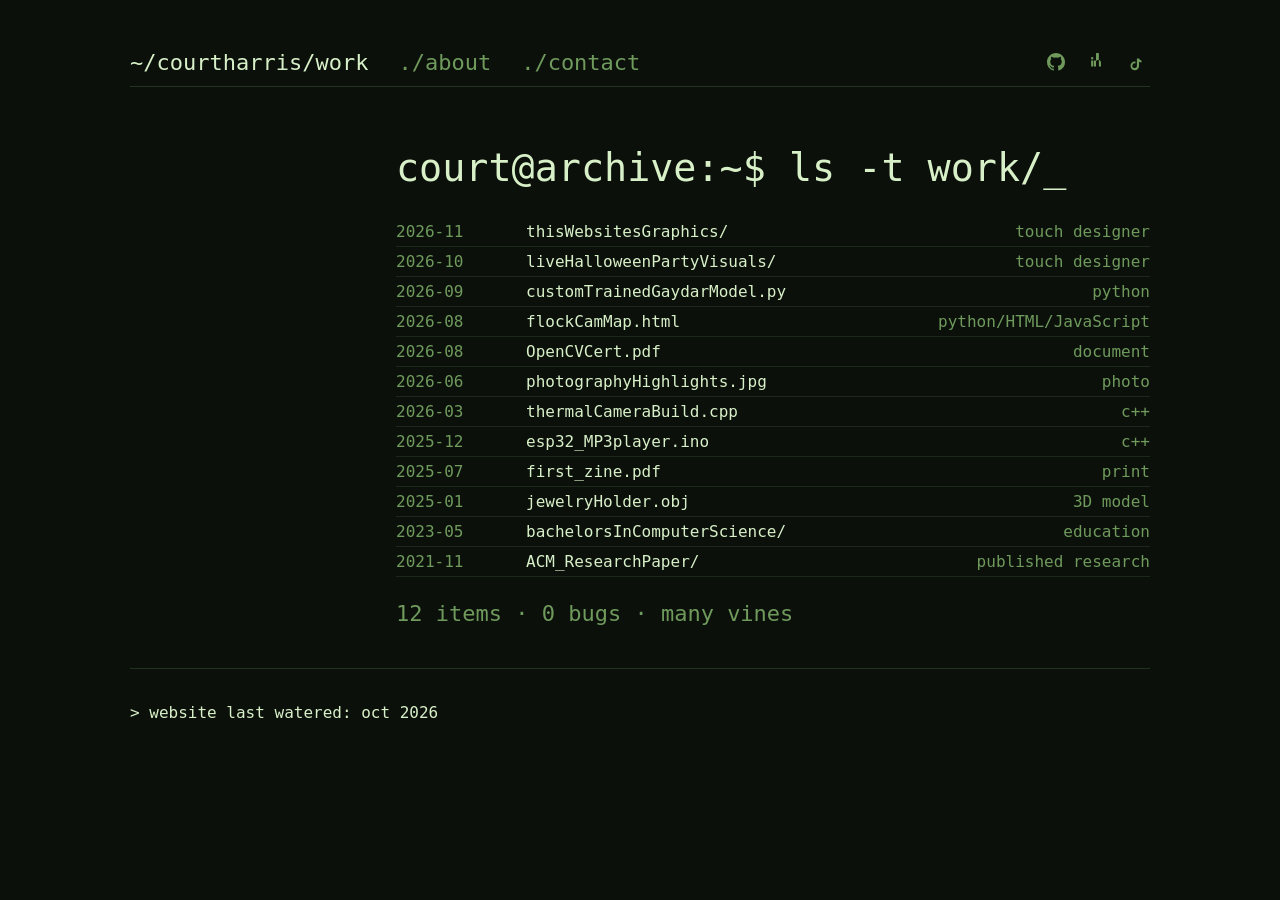
==== index.html @ 23672009 "Initial portfolio site for GitHub Pages" ====
<!doctype html>
<html lang="en">
<head>
<meta charset="utf-8">
<meta name="viewport" content="width=device-width, initial-scale=1">
<title>~/court harris</title>
<link rel="stylesheet" href="styles.css">
<style>
  main {
    display: grid; grid-template-columns: 210px 1fr; gap: 56px;
    margin-top: 56px;
  }

  /* photo card */
  .card {
    background: var(--card); border-radius: 14px; padding: 22px 22px 44px;
    box-shadow: 0 10px 30px rgba(0,0,0,.5);
  }
  .card .photo {
    position: relative; border-radius: 8px; overflow: hidden;
    aspect-ratio: 376 / 282; background: #2a3a2a;
  }
  .card .photo img { width: 100%; height: 100%; object-fit: cover; display: block; }
  .card .photo::after { /* scanlines */
    content: ""; position: absolute; inset: 0; pointer-events: none;
    background: repeating-linear-gradient(to bottom, rgba(255,255,255,.06) 0 1px, transparent 1px 3px);
  }
  .card .caption {
    text-align: right; margin-top: 10px;
    font-family: Georgia, "Times New Roman", serif; font-size: 11px; color: #6b675c;
  }

  .blurb { color: var(--dim); font-size: 22px; line-height: 1.35; margin-top: 15px; }
  .blurb p { margin: 0; }

  /* right column */
  h1 {
    font-weight: normal; font-size: 46px; line-height: 1.3; margin: 0 0 24px;
    word-break: break-all;
  }

  table { width: 100%; border-collapse: collapse; font-size: 16px; }
  td { padding: 5px 0; border-bottom: 1px solid var(--line-soft); }
  td.date { color: var(--dim); width: 130px; }
  td.name a { color: var(--fg); }
  td.name a:hover { text-decoration: underline; }
  td.tag { color: var(--dim); text-align: right; }

  .summary { color: var(--dim); font-size: 22px; margin-top: 24px; }

  @media (max-width: 860px) {
    main { grid-template-columns: 1fr; gap: 40px; }
    h1 { font-size: 34px; }
    nav { font-size: 18px; }
    nav .links { gap: 18px; }
  }
</style>
</head>

<body>
<div class="wrap">
  <nav>
    <div class="links">
      <a href="index.html" class="home">~/courtharris/work</a>
      <a href="about.html">./about</a>
      <a href="contact.html">./contact</a>
    </div>
    <div class="socials" aria-label="Social media links">
      <a href="https://github.com/courtschives" target="_blank" rel="noopener noreferrer" aria-label="GitHub">
        <svg viewBox="0 0 24 24" aria-hidden="true"><path d="M12 0C5.37 0 0 5.37 0 12a12 12 0 0 0 8.2 11.43c.6.11.82-.26.82-.58v-2.03c-3.34.73-4.04-1.6-4.04-1.6-.55-1.4-1.34-1.77-1.34-1.77-1.09-.75.08-.74.08-.74 1.2.09 1.84 1.24 1.84 1.24 1.08 1.85 2.82 1.32 3.5 1 .11-.78.42-1.32.76-1.62-2.66-.3-5.47-1.33-5.47-5.92 0-1.31.47-2.38 1.23-3.22-.12-.3-.53-1.53.12-3.17 0 0 1-.32 3.3 1.23a11.4 11.4 0 0 1 6 0c2.3-1.55 3.3-1.23 3.3-1.23.66 1.64.25 2.87.12 3.17.77.84 1.23 1.9 1.23 3.22 0 4.6-2.82 5.61-5.5 5.9.43.37.81 1.1.81 2.22v3.29c0 .32.22.7.83.58A12 12 0 0 0 24 12C24 5.37 18.63 0 12 0Z"/></svg>
      </a>
      <a href="https://www.linkedin.com/in/courtneyjharris/" target="_blank" rel="noopener noreferrer" aria-label="LinkedIn">
        <svg viewBox="0 0 24 24" aria-hidden="true"><path d="M6.94 8.56A1.56 1.56 0 1 1 6.94 5.44a1.56 1.56 0 0 1 0 3.12ZM5.5 9.84h2.8v8.16H5.5V9.84Zm4.36 0h2.68v1.12h.04c.38-.73 1.3-1.5 2.68-1.5 2.86 0 3.39 1.88 3.39 4.31V18h-2.8v-16.09c0-1.28-.03-2.92-1.78-2.92-1.79 0-2.06 1.39-2.06 2.83V18h-2.8V9.84Z"/></svg>
      </a>
      <a href="https://www.tiktok.com/" target="_blank" rel="noopener noreferrer" aria-label="TikTok">
        <svg viewBox="0 0 24 24" aria-hidden="true"><path d="M16.1 7.24c.56 1.4 1.75 2.42 3.2 2.83v2.57a6.19 6.19 0 0 1-3.2-1.1v5.59a5.73 5.73 0 1 1-5.73-5.73c.31 0 .62.03.92.09v2.67a3.02 3.02 0 1 0 1.9 2.79V7.24h2.91Z"/></svg>
      </a>
    </div>
  </nav>

  <main>
    <section aria-hidden="true"></section>

    <section id="work">
      <h1 class="terminal" data-terminal-path>court@archive:~$ ls -t work/<span class="cursor">_</span></h1>
      <table>
        <tr><td class="date">2026-11</td><td class="name"><a href="work/thisWebsitesGraphics.html">thisWebsitesGraphics/</a></td><td class="tag">touch designer</td></tr>
        <tr><td class="date">2026-10</td><td class="name"><a href="work/liveHalloweenPartyVisuals.html">liveHalloweenPartyVisuals/</a></td><td class="tag">touch designer</td></tr>
        <tr><td class="date">2026-09</td><td class="name"><a href="work/customTrainedGaydarModel.html">customTrainedGaydarModel.py</a></td><td class="tag">python</td></tr>
        <tr><td class="date">2026-08</td><td class="name"><a href="work/flockCamMap.html">flockCamMap.html</a></td><td class="tag">python/HTML/JavaScript</td></tr>
        <tr><td class="date">2026-08</td><td class="name"><a href="work/OpenCVCert.html">OpenCVCert.pdf</a></td><td class="tag">document</td></tr>
        <!-- <tr><td class="date">2026-06</td><td class="name"><a href="work/2026SelfPortraits.html">2026SelfPortraits.toe</a></td><td class="tag">touch designer</td></tr> -->
        <tr><td class="date">2026-06</td><td class="name"><a href="https://courtschives.myportfolio.com/all-work" target="_blank" rel="noopener noreferrer">photographyHighlights.jpg</a></td><td class="tag">photo</td></tr>
        <tr><td class="date">2026-03</td><td class="name"><a href="work/thermalCameraBuild.html">thermalCameraBuild.cpp</a></td><td class="tag">c++</td></tr>
        <tr><td class="date">2025-12</td><td class="name"><a href="work/esp32_MP3player.html">esp32_MP3player.ino</a></td><td class="tag">c++</td></tr>
        <tr><td class="date">2025-07</td><td class="name"><a href="work/first_zine.html">first_zine.pdf</a></td><td class="tag">print</td></tr>
        <tr><td class="date">2025-01</td><td class="name"><a href="work/jewelryHolder.html">jewelryHolder.obj</a></td><td class="tag">3D model</td></tr>
        <tr><td class="date">2023-05</td><td class="name"><a href="work/bachelorsComputerScience.html">bachelorsInComputerScience/</a></td><td class="tag">education</td></tr>
        <tr><td class="date">2021-11</td><td class="name"><a href="work/ACM_ResearchPaper.html">ACM_ResearchPaper/</a></td><td class="tag">published research</td></tr>
      </table>
      <div class="summary">12 items · 0 bugs · many vines</div>
    </section>
  </main>
  <footer class="site-footer">
    <p>&gt; website last watered: <span data-last-watered></span></p>
  </footer>
</div>

<script>
  const terminalTarget = document.querySelector('[data-terminal-path]');
  const fileName = location.pathname.split('/').pop() || 'index.html';

  function getDisplayPath() {
    if (fileName === 'index.html' || fileName === '') return 'work/';
    if (fileName === 'about.html') return 'about/';
    if (fileName === 'contact.html') return 'contact/';

    const workMatch = location.pathname.match(/\/work\/(.+?)(?:\.html)?$/i);
    if (workMatch) return `work/${workMatch[1]}/`;

    return 'work/';
  }

  if (terminalTarget) {
    terminalTarget.innerHTML = `court@archive:~$ ls -t ${getDisplayPath()}<span class="cursor">_</span>`;
  }
</script>
<script src="site.js"></script>
</body>
</html>
---- styles.css ----
:root {
  --bg: #0b100b;
  --fg: #d8f0c8;
  --dim: #6f9a5c;
  --line: #22341f;
  --line-soft: #1b281a;
  --card: #d8d2c0;
}

* { box-sizing: border-box; }

html, body {
  margin: 0;
  background: var(--bg);
  color: var(--fg);
}

body {
  font-family: "DejaVu Sans Mono", "Menlo", "Consolas", monospace;
  padding: 0 16px;
}

a {
  color: inherit;
  text-decoration: none;
}

.wrap {
  max-width: 1020px;
  margin: 0 auto;
  padding-top: 48px;
}

nav {
  display: flex;
  align-items: center;
  justify-content: space-between;
  padding-bottom: 10px;
  border-bottom: 1px solid var(--line);
  font-size: 22px;
}

nav .links {
  display: flex;
  gap: 30px;
  flex-wrap: wrap;
}

nav .links a {
  color: var(--dim);
}

nav .links a.home {
  color: var(--fg);
}

nav .links a:hover {
  color: var(--fg);
}

.socials {
  display: flex;
  align-items: center;
  gap: 12px;
  margin-left: 18px;
}

.socials a {
  display: inline-flex;
  align-items: center;
  justify-content: center;
  width: 28px;
  height: 28px;
  color: var(--dim);
  transition: color .2s ease, transform .2s ease;
}

.socials a:hover {
  color: var(--fg);
  transform: translateY(-1px);
}

.socials svg {
  width: 18px;
  height: 18px;
  display: block;
  fill: currentColor;
}

footer {
  border-top: 1px solid var(--line);
  margin-top: 42px;
  padding-top: 18px;
}

.terminal {
  display: inline-block;
  margin: 0 0 24px;
  font-weight: normal;
  font-size: clamp(28px, 3vw, 46px);
  line-height: 1.3;
  word-break: break-all;
}

.cursor {
  animation: blink 1s steps(1) infinite;
}

@keyframes blink {
  50% { opacity: 0; }
}

@media (max-width: 860px) {
  nav { font-size: 18px; }
  nav .links { gap: 18px; }
}
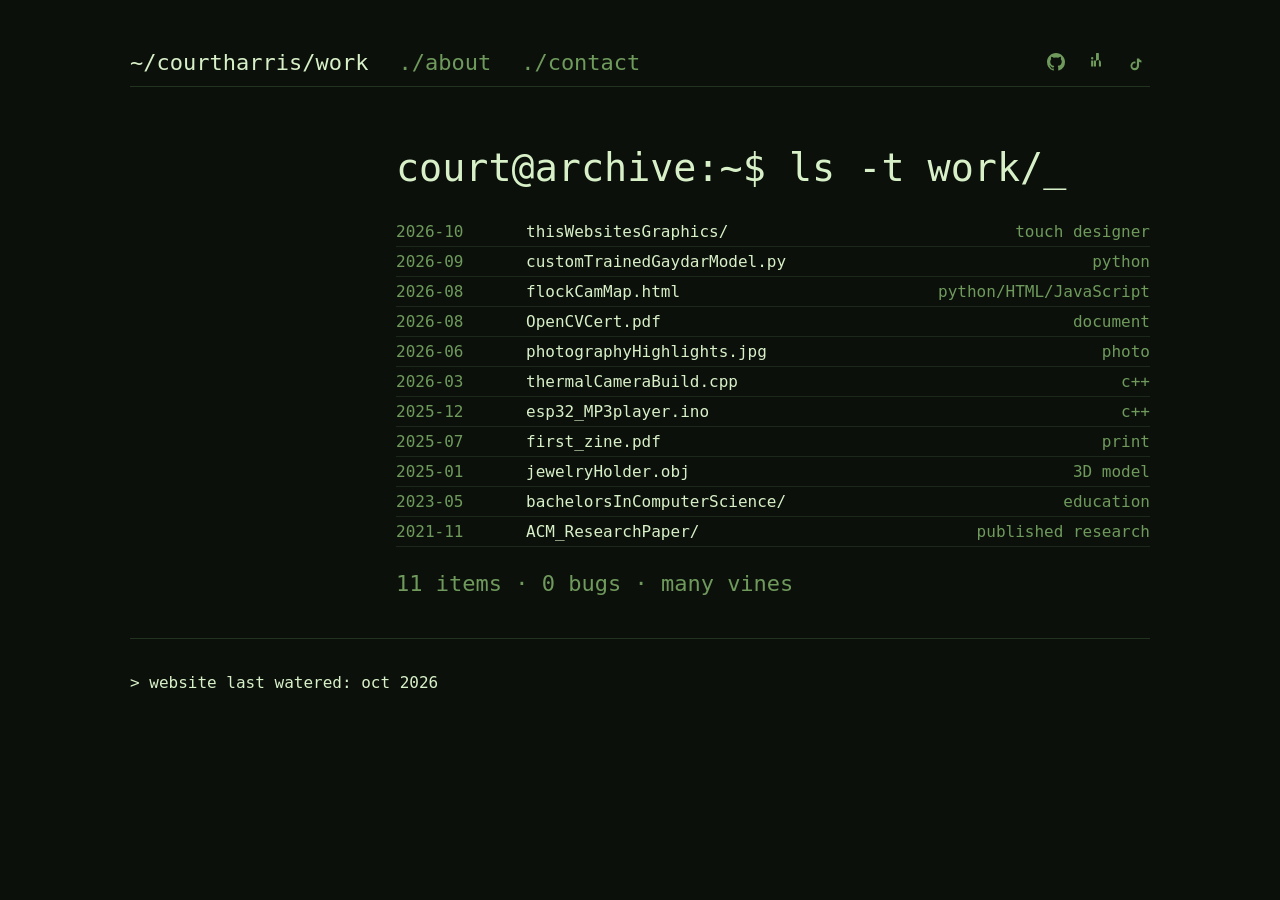
==== commit 6dd14b77: "Update portfolio site assets and content" ====
--- a/index.html
+++ b/index.html
@@ -48,11 +48,48 @@
 
   .summary { color: var(--dim); font-size: 22px; margin-top: 24px; }
 
+  /* grass strip: pinned behind the page along the bottom edge, out of the layout flow */
+  body { background: transparent; } /* html still paints --bg; lets the strip sit behind content */
+  .field {
+    position: fixed; left: 0; right: 0; bottom: 0; z-index: -1;
+    height: min(31.25vw, 32vh); pointer-events: none; overflow: hidden;
+    -webkit-mask-image: linear-gradient(to top, #000 55%, transparent);
+            mask-image: linear-gradient(to top, #000 55%, transparent);
+    mix-blend-mode: screen; /* on the wrapper: the mask isolates the video from the page */
+  }
+  .field video {
+    position: absolute; left: 0; bottom: 0;
+    display: block; width: 100%; height: auto; aspect-ratio: 1280 / 400; /* full width, true aspect; taller than the strip, so the top is clipped */
+    transform: translateY(2%); /* push the render's dark ground band (last ~8 of 400 rows) below the edge */
+  }
+
   @media (max-width: 860px) {
     main { grid-template-columns: 1fr; gap: 40px; }
     h1 { font-size: 34px; }
     nav { font-size: 18px; }
     nav .links { gap: 18px; }
+  }
+
+  /* Phones: each row becomes a two-line entry (date + tag, then name). */
+  @media (max-width: 600px) {
+    main { gap: 0; }
+    main > section[aria-hidden] { display: none; }
+    table, tbody { display: block; }
+    tr {
+      display: grid;
+      grid-template-columns: auto 1fr;
+      grid-template-areas: "date tag" "name name";
+      gap: 2px 12px;
+      padding: 10px 0;
+      border-bottom: 1px solid var(--line-soft);
+    }
+    td { padding: 0; border: 0; }
+    td.date { grid-area: date; width: auto; font-size: 13px; }
+    td.tag { grid-area: tag; font-size: 13px; }
+    td.name { grid-area: name; font-size: 16px; overflow-wrap: anywhere; }
+    td.name a { display: block; padding: 2px 0; }
+    .summary { font-size: 16px; }
+    .field { display: none; }
   }
 </style>
 </head>
@@ -84,8 +121,8 @@
     <section id="work">
       <h1 class="terminal" data-terminal-path>court@archive:~$ ls -t work/<span class="cursor">_</span></h1>
       <table>
-        <tr><td class="date">2026-11</td><td class="name"><a href="work/thisWebsitesGraphics.html">thisWebsitesGraphics/</a></td><td class="tag">touch designer</td></tr>
-        <tr><td class="date">2026-10</td><td class="name"><a href="work/liveHalloweenPartyVisuals.html">liveHalloweenPartyVisuals/</a></td><td class="tag">touch designer</td></tr>
+        <tr><td class="date">2026-10</td><td class="name"><a href="work/thisWebsitesGraphics.html">thisWebsitesGraphics/</a></td><td class="tag">touch designer</td></tr>
+        <!-- <tr><td class="date">2026-10</td><td class="name"><a href="work/liveHalloweenPartyVisuals.html">liveHalloweenPartyVisuals/</a></td><td class="tag">touch designer</td></tr> -->
         <tr><td class="date">2026-09</td><td class="name"><a href="work/customTrainedGaydarModel.html">customTrainedGaydarModel.py</a></td><td class="tag">python</td></tr>
         <tr><td class="date">2026-08</td><td class="name"><a href="work/flockCamMap.html">flockCamMap.html</a></td><td class="tag">python/HTML/JavaScript</td></tr>
         <tr><td class="date">2026-08</td><td class="name"><a href="work/OpenCVCert.html">OpenCVCert.pdf</a></td><td class="tag">document</td></tr>
@@ -98,12 +135,16 @@
         <tr><td class="date">2023-05</td><td class="name"><a href="work/bachelorsComputerScience.html">bachelorsInComputerScience/</a></td><td class="tag">education</td></tr>
         <tr><td class="date">2021-11</td><td class="name"><a href="work/ACM_ResearchPaper.html">ACM_ResearchPaper/</a></td><td class="tag">published research</td></tr>
       </table>
-      <div class="summary">12 items · 0 bugs · many vines</div>
+      <div class="summary">11 items · 0 bugs · many vines</div>
     </section>
   </main>
   <footer class="site-footer">
     <p>&gt; website last watered: <span data-last-watered></span></p>
   </footer>
+</div>
+
+<div class="field" aria-hidden="true">
+  <video muted loop playsinline preload="none" data-poster="work/assets/grass-poster.jpg" data-src="work/assets/grass.mp4"></video>
 </div>
 
 <script>
@@ -124,6 +165,17 @@
   if (terminalTarget) {
     terminalTarget.innerHTML = `court@archive:~$ ls -t ${getDisplayPath()}<span class="cursor">_</span>`;
   }
+
+  // Grass: only load and play the video off mobile (it's hidden there anyway),
+  // and leave just the still poster for people who prefer reduced motion.
+  const grass = document.querySelector('.field video');
+  if (grass && matchMedia('(min-width: 601px)').matches) {
+    grass.poster = grass.dataset.poster;
+    grass.src = grass.dataset.src;
+    if (!matchMedia('(prefers-reduced-motion: reduce)').matches) {
+      grass.play().catch(() => {});
+    }
+  }
 </script>
 <script src="site.js"></script>
 </body>
--- a/styles.css
+++ b/styles.css
@@ -114,3 +114,21 @@
   nav { font-size: 18px; }
   nav .links { gap: 18px; }
 }
+
+/* Phones: stack the nav, shrink the type, tighten spacing. */
+@media (max-width: 600px) {
+  body { overflow-wrap: break-word; }
+  .wrap { padding-top: 24px; }
+  nav {
+    flex-direction: column;
+    align-items: flex-start;
+    gap: 10px;
+    font-size: 16px;
+  }
+  nav .links { gap: 6px 18px; }
+  .socials { margin-left: -6px; }
+  .socials a { width: 36px; height: 36px; }
+  main { margin-top: 32px; }
+  .terminal { font-size: 22px; margin-bottom: 16px; }
+  footer { margin-top: 32px; font-size: 14px; }
+}
